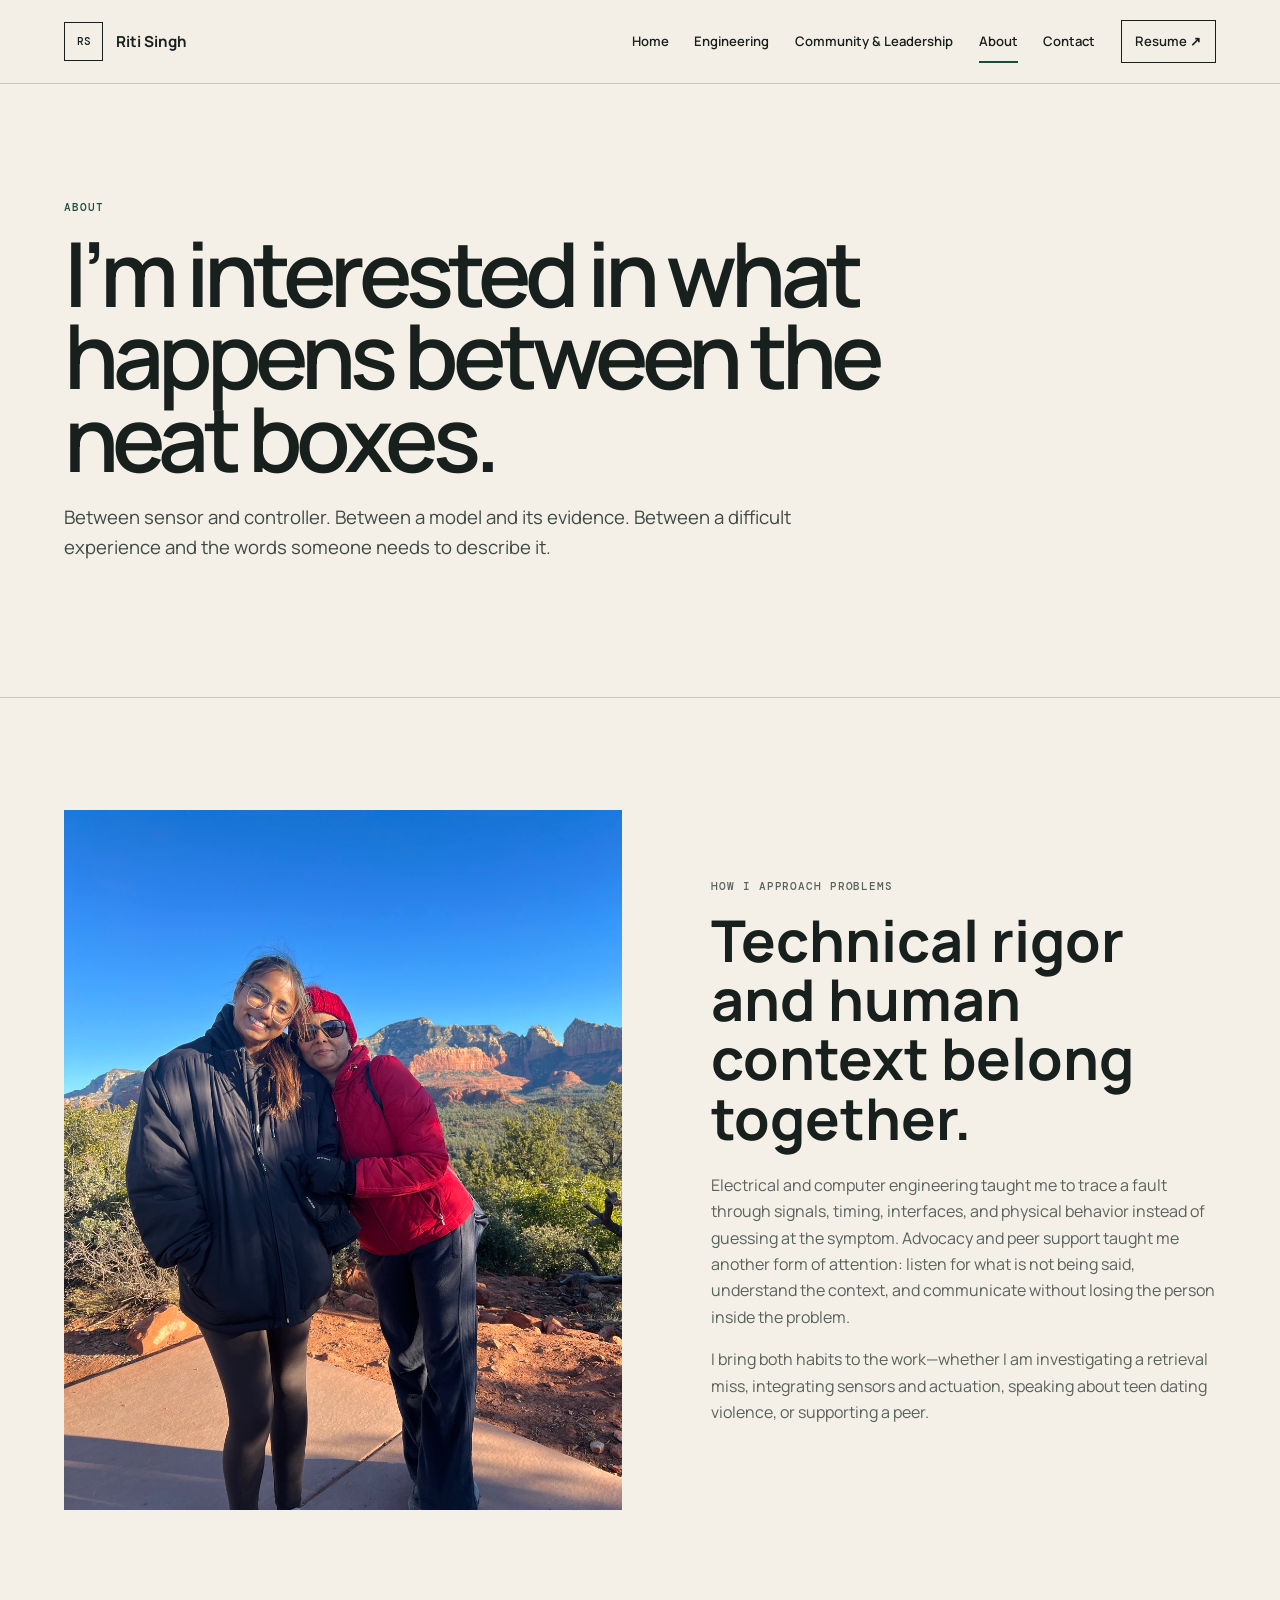
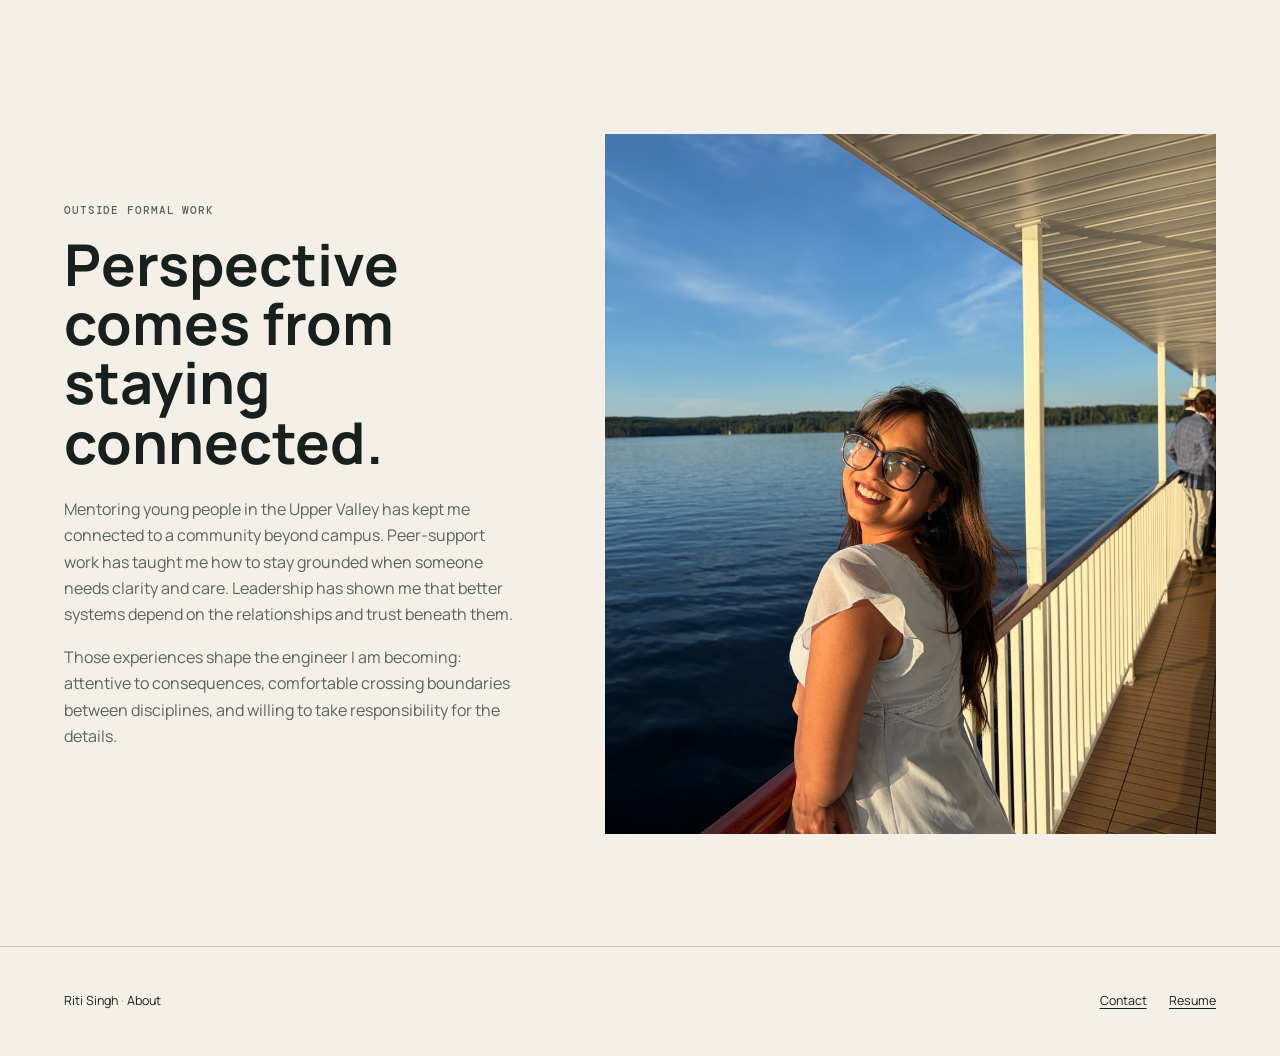
==== about/index.html @ ba5d6e2a "Build multipage engineering and community portfolio" ====
<!doctype html>
<html lang="en">
<head>
<meta charset="utf-8">
<meta name="viewport" content="width=device-width,initial-scale=1">
<meta name="description" content="About Riti Singh: engineer, advocate, mentor, and Dartmouth student.">
<link rel="canonical" href="https://riti-singh.github.io/about/">
<meta name="theme-color" content="#f4efe7">
<meta property="og:type" content="website">
<meta property="og:url" content="https://riti-singh.github.io/about/">
<meta property="og:title" content="About | Riti Singh">
<meta property="og:description" content="The experiences and habits connecting engineering with community work.">
<meta property="og:image" content="https://riti-singh.github.io/assets/img/og.png">
<meta name="twitter:card" content="summary_large_image">
<meta name="twitter:image" content="https://riti-singh.github.io/assets/img/og.png">
<link rel="icon" href="../assets/img/favicon/favicon.ico">
<link rel="stylesheet" href="../assets/css/portfolio.css">
<script src="../assets/js/portfolio.js" defer>
</script>
<title>About | Riti Singh</title>
</head>
<body>
<a class="skip-link" href="#content">Skip to content</a>
<header class="site-header">
<a class="brand" href="../" aria-label="Riti Singh, home">
<span>RS</span>
<strong>Riti Singh</strong>
</a>
<button class="menu-button" aria-expanded="false" aria-controls="primary-nav">
<span>Menu</span>
<i>
</i>
</button>
<nav id="primary-nav" aria-label="Primary">
<a href="../">Home</a>
<a href="../engineering/">Engineering</a>
<a href="../community/">Community &amp; Leadership</a>
<a href="./" aria-current="page">About</a>
<a href="../contact/">Contact</a>
<a class="nav-resume" href="../assets/resume/Riti_Singh_Resume_26F.pdf">Resume ↗</a>
</nav>
</header>
<main id="content">
<header class="page-hero compact wrap">
<p class="kicker">About</p>
<h1>I’m interested in what happens between the neat boxes.</h1>
<p class="lede">Between sensor and controller. Between a model and its evidence. Between a difficult experience and the words someone needs to describe it.</p>
</header>
<section class="about-grid wrap">
<figure>
<picture>
<source media="(max-width:720px)" srcset="../assets/img/portfolio/personal-720.jpg">
<img src="../assets/img/portfolio/personal-1440.jpg" alt="Riti Singh with a family member outdoors against red rock mountains and a clear blue sky" width="1080" height="1440">
</picture>
</figure>
<article class="about-copy">
<p class="kicker">How I approach problems</p>
<h2>Technical rigor and human context belong together.</h2>
<p>Electrical and computer engineering taught me to trace a fault through signals, timing, interfaces, and physical behavior instead of guessing at the symptom. Advocacy and peer support taught me another form of attention: listen for what is not being said, understand the context, and communicate without losing the person inside the problem.</p>
<p>I bring both habits to the work—whether I am investigating a retrieval miss, integrating sensors and actuation, speaking about teen dating violence, or supporting a peer.</p>
</article>
</section>
<section class="about-grid reverse wrap">
<article class="about-copy">
<p class="kicker">Outside formal work</p>
<h2>Perspective comes from staying connected.</h2>
<p>Mentoring young people in the Upper Valley has kept me connected to a community beyond campus. Peer-support work has taught me how to stay grounded when someone needs clarity and care. Leadership has shown me that better systems depend on the relationships and trust beneath them.</p>
<p>Those experiences shape the engineer I am becoming: attentive to consequences, comfortable crossing boundaries between disciplines, and willing to take responsibility for the details.</p>
</article>
<figure>
<picture>
<source media="(max-width:720px)" srcset="../assets/img/portfolio/portrait-720.jpg">
<img src="../assets/img/portfolio/portrait-1440.jpg" alt="Riti Singh smiling on the deck of a boat beside a calm lake" width="1152" height="1536">
</picture>
</figure>
</section>
</main>
<footer class="site-footer">
<p>Riti Singh <span>·</span> About</p>
<div>
<a href="../contact/">Contact</a>
<a href="../assets/resume/Riti_Singh_Resume_26F.pdf">Resume</a>
</div>
</footer>
</body>
</html>
---- assets/css/portfolio.css ----
@import url('https://fonts.googleapis.com/css2?family=DM+Mono:wght@400;500&family=Manrope:wght@400;500;600;700&family=Newsreader:ital,opsz,wght@1,6..72,400&display=swap');
:root{--paper:#f4efe7;--ink:#17201c;--muted:#59635d;--green:#164d3b;--gold:#d89645;--line:#c8c5ba;--pad:clamp(1.25rem,5vw,5.5rem);--serif:"Newsreader",Georgia,serif;--sans:"Manrope",Arial,sans-serif;--mono:"DM Mono",monospace}
*{box-sizing:border-box}
html{scroll-behavior:smooth}
body{margin:0;background:var(--paper);color:var(--ink);font:400 1rem/1.65 var(--sans);-webkit-font-smoothing:antialiased}
a{color:inherit;text-decoration-thickness:1px;text-underline-offset:.22em}
img{display:block;max-width:100%;height:auto}
button{font:inherit}
.skip-link{position:fixed;top:.5rem;left:.5rem;z-index:99;padding:.65rem 1rem;background:var(--ink);color:white;transform:translateY(-150%)}
.skip-link:focus{transform:none}
:focus-visible{outline:3px solid var(--gold);outline-offset:4px}

.site-header{position:sticky;top:0;z-index:20;min-height:84px;padding:0 var(--pad);display:flex;align-items:center;justify-content:space-between;border-bottom:1px solid var(--line);background:rgba(244,239,231,.96)}
.brand{display:flex;align-items:center;gap:.8rem;text-decoration:none}
.brand>span{display:grid;place-items:center;width:39px;height:39px;border:1px solid var(--ink);font:500 .7rem/1 var(--mono)}
.brand strong{font-size:.95rem}
.site-header nav{display:flex;align-items:center;gap:clamp(.8rem,2vw,2rem)}
.site-header nav a{position:relative;text-decoration:none;font-size:.82rem;font-weight:600}
.site-header nav a[aria-current=page]:after{content:"";position:absolute;left:0;right:0;bottom:-.65rem;height:2px;background:var(--green)}
.nav-resume{padding:.62rem .85rem;border:1px solid var(--ink)}
.menu-button{display:none;border:0;background:none}
.wrap{width:min(1400px,100%);margin:auto;padding-inline:var(--pad)}

.home-intro{min-height:calc(100vh - 84px);display:grid;grid-template-columns:1.08fr .92fr;gap:clamp(3rem,7vw,8rem);align-items:center;padding-block:clamp(3rem,8vh,7rem)}
.kicker,.index,.meta,.eyebrow{margin:0 0 1rem;color:var(--green);font:500 .7rem/1.5 var(--mono);letter-spacing:.08em;text-transform:uppercase}
.intro-copy h1,.page-hero h1{max-width:850px;margin:.2rem 0 1.4rem;font-size:clamp(3.2rem,6.3vw,6.8rem);line-height:.92;letter-spacing:-.065em;font-weight:600}
.lede{max-width:680px;color:#3e4a43;font-size:clamp(1.05rem,1.45vw,1.3rem);line-height:1.65}
.button-row,.text-links{display:flex;flex-wrap:wrap;gap:.8rem;margin-top:2rem}
.button{min-height:48px;padding:.72rem 1rem;display:inline-flex;align-items:center;justify-content:space-between;gap:1.8rem;border:1px solid var(--ink);text-decoration:none;font-size:.82rem;font-weight:600}
.button.dark{background:var(--ink);color:white}
.text-links{gap:1.4rem;margin-top:1.3rem}
.text-links a{font-size:.82rem}
.portrait{position:relative;margin:0;height:min(72vh,760px);min-height:520px;overflow:hidden;background:#cad4cc}
.portrait:before{content:"";position:absolute;inset:1rem;border:1px solid rgba(255,255,255,.65);z-index:1;pointer-events:none}
.portrait img{width:100%;height:100%;object-fit:cover;object-position:center 42%}

.dual-preview{display:grid;grid-template-columns:1fr 1fr;padding-bottom:7rem}
.section-intro{grid-column:1/-1;padding:clamp(5rem,10vw,9rem) 0 3rem;border-top:1px solid var(--line)}
.section-intro h2{max-width:760px;margin:0;font-size:clamp(2.3rem,4.5vw,4.8rem);line-height:1.04;letter-spacing:-.045em}
.preview{position:relative;min-height:390px;padding:clamp(2rem,4vw,4rem);border:1px solid var(--line)}
.preview+.preview{border-left:0}
.preview h3{max-width:520px;margin:0 0 1rem;font-size:clamp(1.7rem,3vw,3rem);line-height:1.12}
.preview p:not(.index){max-width:580px;color:var(--muted)}
.engineering-preview{background:var(--ink);color:white}
.engineering-preview .index,.engineering-preview p:not(.index){color:#bed1c6}
.community-preview{background:#e8d4bb}
.arrow-link{position:absolute;left:clamp(2rem,4vw,4rem);right:clamp(2rem,4vw,4rem);bottom:2.2rem;display:flex;justify-content:space-between;font-weight:600}
.signal-line{position:absolute;right:2rem;top:2rem;display:flex;align-items:center}
.signal-line:before{content:"";width:90px;height:1px;background:#729080}
.signal-line i{width:7px;height:7px;border-radius:50%;background:#9bc0a8;margin-left:18px}
.site-footer{min-height:110px;padding:1.5rem var(--pad);display:flex;justify-content:space-between;align-items:center;gap:2rem;border-top:1px solid var(--line);font-size:.78rem}
.site-footer p{margin:0}
.site-footer p span{color:var(--gold)}
.site-footer div{display:flex;gap:1.4rem}

.page-hero{padding-block:clamp(4rem,9vw,9rem);border-bottom:1px solid var(--line)}
.page-hero .lede{max-width:800px}
.page-hero.compact h1{font-size:clamp(3.4rem,7vw,7.2rem)}
.project-feature{display:grid;grid-template-columns:1fr 1fr;min-height:670px;background:var(--ink);color:white}
.project-image{min-height:520px}
.project-image img{width:100%;height:100%;object-fit:cover}
.project-body{padding:clamp(2rem,5vw,5rem);display:flex;flex-direction:column;justify-content:center}
.project-body h2,.story h2{margin:.2rem 0 1rem;font-size:clamp(2.3rem,4vw,4.5rem);line-height:1}
.project-body p{color:#bdcac3}
.facts{display:grid;grid-template-columns:1fr 1fr;gap:1px;margin:2rem 0;background:#496056}
.facts div{padding:1rem;background:#203029}
.facts strong,.facts span{display:block}
.facts strong{font-size:1.4rem}
.facts span{font:400 .62rem/1.4 var(--mono);color:#b9c9c0}
.tags{display:flex;flex-wrap:wrap;gap:.45rem;margin-top:1.5rem}
.tags span{padding:.35rem .55rem;border:1px solid currentColor;font:400 .62rem/1 var(--mono)}

.project-list{padding-block:7rem}
.project-row{display:grid;grid-template-columns:.35fr 1fr .55fr;gap:clamp(1.5rem,5vw,6rem);padding:3rem 0;border-top:1px solid var(--line)}
.project-row:last-child{border-bottom:1px solid var(--line)}
.project-row h2,.project-row h3{margin:0;font-size:clamp(1.55rem,2.7vw,2.7rem);line-height:1.12}
.project-row p{margin-top:0;color:var(--muted)}
.project-row .tags{margin-top:0}
.lab-gallery{display:grid;grid-template-columns:1.1fr .9fr;gap:1rem;margin:1rem 0 4rem}
.lab-gallery figure{margin:0;background:var(--ink);color:white}
.lab-gallery img{width:100%;height:360px;object-fit:cover}
.lab-gallery figcaption{padding:.8rem 1rem;font-size:.76rem;color:#ced9d2}

.story-feature{display:grid;grid-template-columns:.85fr 1.15fr;gap:clamp(3rem,7vw,8rem);align-items:start;padding-block:7rem}
.video-frame{aspect-ratio:16/9;background:var(--ink)}
.video-frame iframe{width:100%;height:100%;border:0}
.story h2{font-size:clamp(2.5rem,5vw,5rem)}
.story .quote{font:italic 400 clamp(1.5rem,2.4vw,2.3rem)/1.35 var(--serif);color:var(--green)}
.milestones{padding-block:2rem 7rem}
.milestone{display:grid;grid-template-columns:.3fr 1fr;gap:3rem;padding:2.5rem 0;border-top:1px solid var(--line)}
.milestone h3{margin:0;font-size:1.7rem}
.milestone-content p{max-width:760px}
.source-link{font-weight:600}
.photo-story{display:grid;grid-template-columns:1fr .8fr;min-height:600px;background:#e8d4bb}
.photo-story img{width:100%;height:100%;object-fit:cover}
.photo-story .story{padding:clamp(2rem,5vw,5rem);align-self:center}
.pending{padding:1.2rem;border-left:3px solid var(--gold);background:#fff7e8;color:#4c4030}
.pending strong{display:block;margin-bottom:.35rem}

.about-grid{display:grid;grid-template-columns:1.05fr .95fr;gap:clamp(3rem,7vw,8rem);align-items:center;padding-block:7rem}
.about-grid.reverse{grid-template-columns:.85fr 1.15fr}
.about-grid figure{margin:0}
.about-grid img{width:100%;max-height:700px;object-fit:cover}
.about-copy h2{font-size:clamp(2.3rem,4.5vw,4.7rem);line-height:1.03;margin:0 0 1.5rem}
.about-copy p{max-width:680px;color:var(--muted)}
.contact-grid{display:grid;grid-template-columns:1fr .65fr;gap:5rem;padding-block:7rem}
.contact-list{display:grid;border-top:1px solid var(--line)}
.contact-list a{display:flex;justify-content:space-between;padding:1.2rem 0;border-bottom:1px solid var(--line);font-weight:600}
.content-note{margin:0 auto 7rem;padding:1.4rem;border:1px solid var(--gold);background:#fff7e8;max-width:900px}

@media(max-width:900px){.site-header{min-height:70px}
.menu-button{display:flex;align-items:center;gap:.7rem}
.menu-button i,.menu-button i:before{display:block;width:22px;height:1px;background:var(--ink);content:""}
.menu-button i:before{transform:translateY(6px)}
.site-header nav{display:none;position:absolute;left:0;right:0;top:70px;padding:1.2rem var(--pad) 2rem;flex-direction:column;align-items:stretch;background:var(--paper);border-bottom:1px solid var(--line)}
.site-header nav.open{display:flex}
.site-header nav a{padding:.6rem 0;font-size:1rem}
.site-header nav a[aria-current=page]:after{display:none}
.nav-resume{text-align:center}
.home-intro,.project-feature,.story-feature,.photo-story,.about-grid,.about-grid.reverse,.contact-grid{grid-template-columns:1fr}
.home-intro{padding-top:3rem}
.portrait{height:65vh}
.dual-preview{grid-template-columns:1fr}
.preview+.preview{border-left:1px solid var(--line);border-top:0}
.project-row{grid-template-columns:1fr}
.project-image{min-height:58vw}
.story-feature{gap:2rem}
.photo-story img{max-height:620px}
.about-grid.reverse figure{order:-1}
}
@media(max-width:600px){.intro-copy h1,.page-hero h1{font-size:clamp(2.8rem,14vw,4.4rem)}
.portrait{min-height:430px;height:58vh}
.button{width:100%}
.section-intro{padding-top:5rem}
.preview{min-height:420px}
.site-footer{align-items:flex-start;flex-direction:column}
.facts{grid-template-columns:1fr}
.lab-gallery{grid-template-columns:1fr}
.lab-gallery img{height:260px}
.milestone{grid-template-columns:1fr;gap:.6rem}
.project-list,.story-feature,.about-grid,.contact-grid{padding-block:5rem}
}
@media(prefers-reduced-motion:reduce){html{scroll-behavior:auto}
*,*:before,*:after{scroll-behavior:auto!important;animation-duration:.01ms!important;transition-duration:.01ms!important}
}
.video-frame{padding:2rem;display:flex;align-items:flex-end;justify-content:space-between;background:linear-gradient(145deg,#163b2d,#17201c);color:white;text-decoration:none}
.video-frame .play{align-self:center;display:grid;place-items:center;width:74px;height:74px;border:1px solid #adc9ba;border-radius:50%;font-size:1.2rem}
.video-frame>span:last-child{font:400 .7rem/1.7 var(--mono);text-transform:uppercase}
.video-frame strong{font-size:1rem}
.contact-grid h1{margin:.2rem 0 1.5rem;font-size:clamp(3.2rem,6vw,6.5rem);line-height:.95;letter-spacing:-.06em}
.award-photo{margin:2rem 0 0;display:grid;grid-template-columns:140px 1fr;align-items:end;gap:1rem}
.award-photo img{width:140px;height:175px;object-fit:cover;object-position:center 32%;border:1px solid #496056}
.award-photo figcaption{padding-bottom:.4rem;color:#bdcac3;font:400 .68rem/1.5 var(--mono)}
@media(max-width:600px){.award-photo{grid-template-columns:110px 1fr}.award-photo img{width:110px;height:140px}}
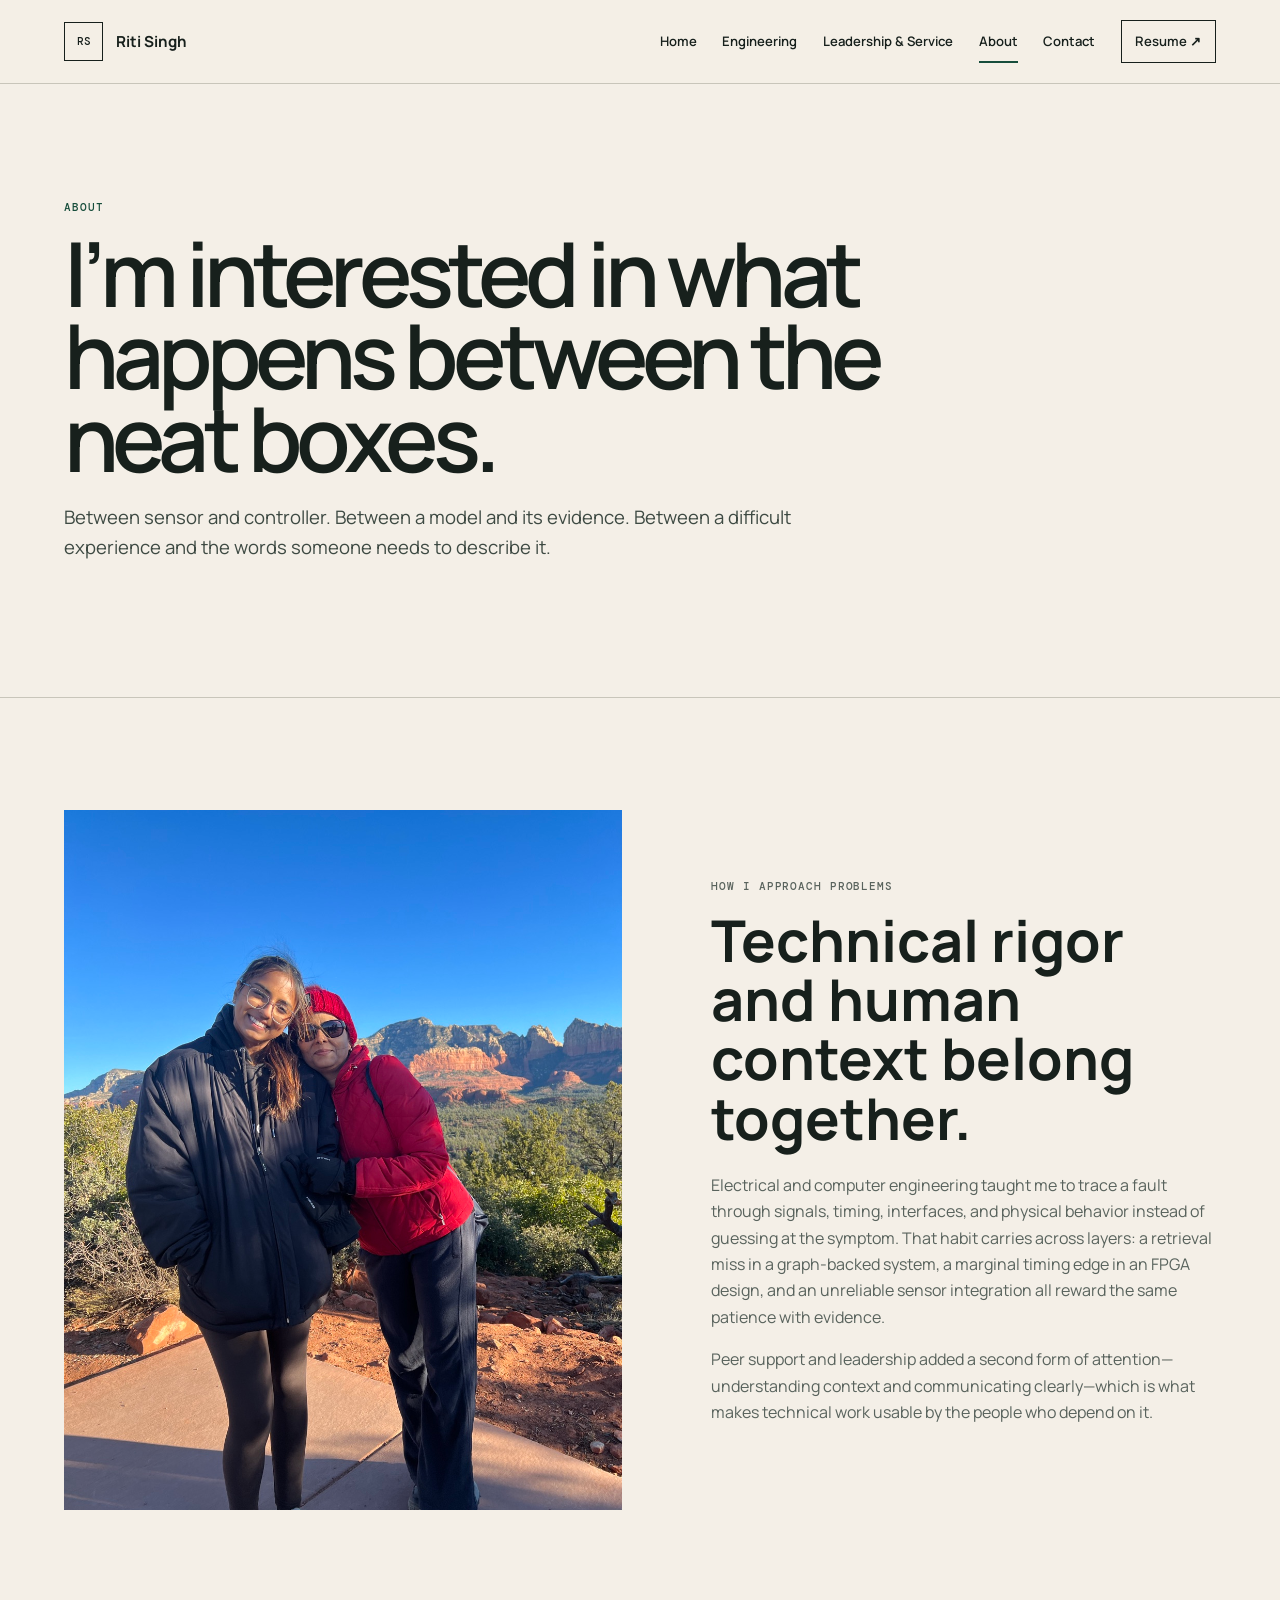
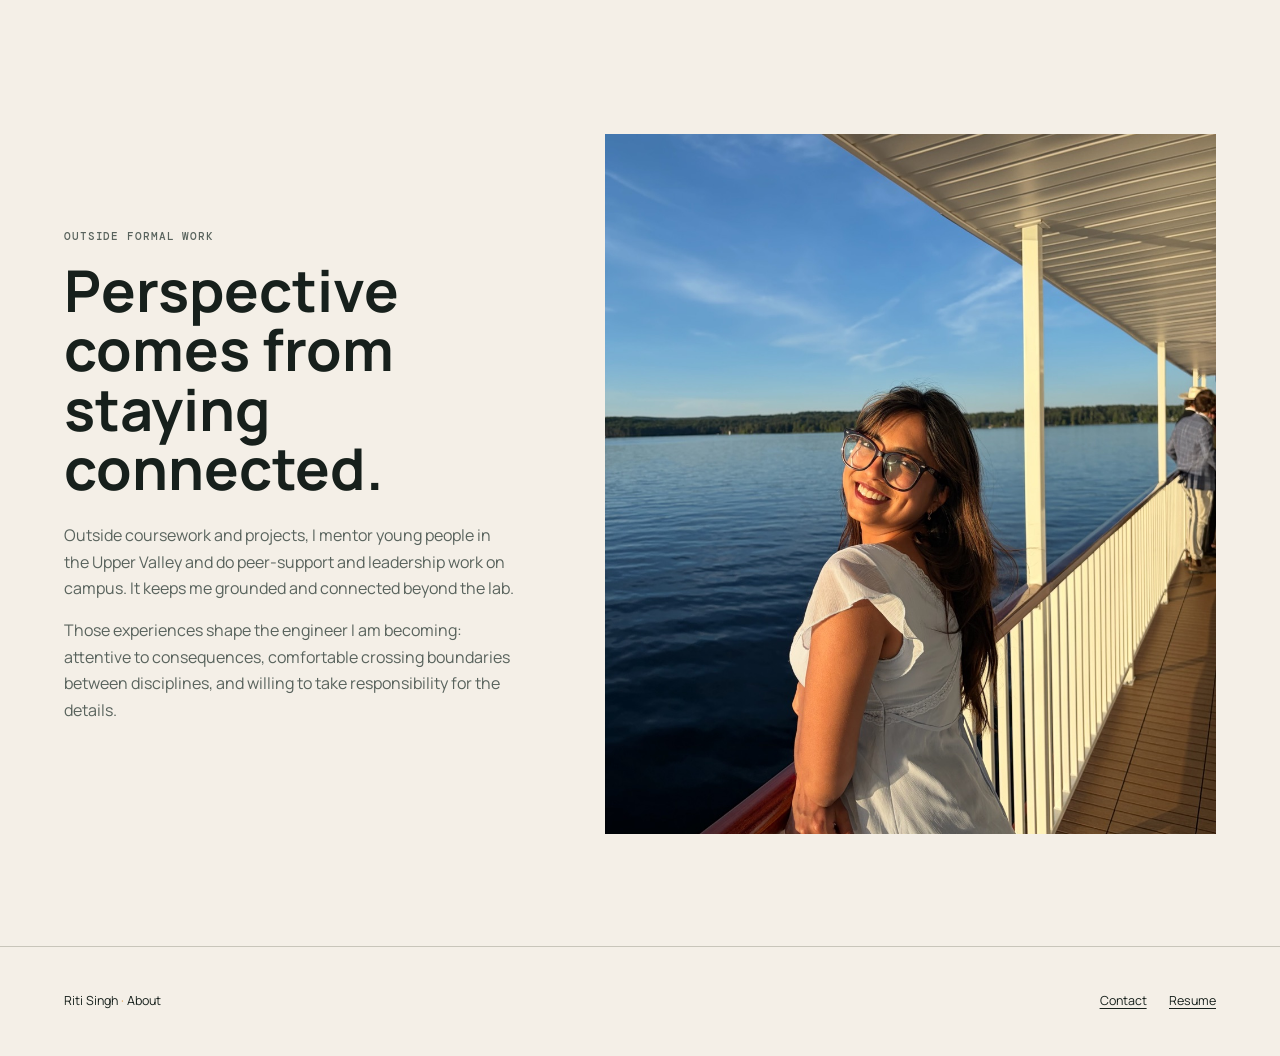
==== commit 1bd69509: "Lead with engineering; make leadership/service secondary Co-Authored-By: Devin AI <158243242+devin-a" ====
--- a/about/index.html
+++ b/about/index.html
@@ -3,19 +3,19 @@
 <head>
 <meta charset="utf-8">
 <meta name="viewport" content="width=device-width,initial-scale=1">
-<meta name="description" content="About Riti Singh: engineer, advocate, mentor, and Dartmouth student.">
+<meta name="description" content="About Riti Singh: an electrical and computer engineering student at Dartmouth working across AI systems, software, and embedded hardware.">
 <link rel="canonical" href="https://riti-singh.github.io/about/">
 <meta name="theme-color" content="#f4efe7">
 <meta property="og:type" content="website">
 <meta property="og:url" content="https://riti-singh.github.io/about/">
 <meta property="og:title" content="About | Riti Singh">
-<meta property="og:description" content="The experiences and habits connecting engineering with community work.">
+<meta property="og:description" content="The engineering habits behind the work, and the context that informs them.">
 <meta property="og:image" content="https://riti-singh.github.io/assets/img/og.png">
 <meta name="twitter:card" content="summary_large_image">
 <meta name="twitter:image" content="https://riti-singh.github.io/assets/img/og.png">
 <link rel="icon" href="../assets/img/favicon/favicon.ico">
-<link rel="stylesheet" href="../assets/css/portfolio.css">
-<script src="../assets/js/portfolio.js" defer>
+<link rel="stylesheet" href="../assets/css/portfolio.css?v=20260904-2">
+<script src="../assets/js/portfolio.js?v=20260904-2" defer>
 </script>
 <title>About | Riti Singh</title>
 </head>
@@ -34,7 +34,7 @@
 <nav id="primary-nav" aria-label="Primary">
 <a href="../">Home</a>
 <a href="../engineering/">Engineering</a>
-<a href="../community/">Community &amp; Leadership</a>
+<a href="../community/">Leadership &amp; Service</a>
 <a href="./" aria-current="page">About</a>
 <a href="../contact/">Contact</a>
 <a class="nav-resume" href="../assets/resume/Riti_Singh_Resume_26F.pdf">Resume ↗</a>
@@ -56,15 +56,15 @@
 <article class="about-copy">
 <p class="kicker">How I approach problems</p>
 <h2>Technical rigor and human context belong together.</h2>
-<p>Electrical and computer engineering taught me to trace a fault through signals, timing, interfaces, and physical behavior instead of guessing at the symptom. Advocacy and peer support taught me another form of attention: listen for what is not being said, understand the context, and communicate without losing the person inside the problem.</p>
-<p>I bring both habits to the work—whether I am investigating a retrieval miss, integrating sensors and actuation, speaking about teen dating violence, or supporting a peer.</p>
+<p>Electrical and computer engineering taught me to trace a fault through signals, timing, interfaces, and physical behavior instead of guessing at the symptom. That habit carries across layers: a retrieval miss in a graph-backed system, a marginal timing edge in an FPGA design, and an unreliable sensor integration all reward the same patience with evidence.</p>
+<p>Peer support and leadership added a second form of attention—understanding context and communicating clearly—which is what makes technical work usable by the people who depend on it.</p>
 </article>
 </section>
 <section class="about-grid reverse wrap">
 <article class="about-copy">
 <p class="kicker">Outside formal work</p>
 <h2>Perspective comes from staying connected.</h2>
-<p>Mentoring young people in the Upper Valley has kept me connected to a community beyond campus. Peer-support work has taught me how to stay grounded when someone needs clarity and care. Leadership has shown me that better systems depend on the relationships and trust beneath them.</p>
+<p>Outside coursework and projects, I mentor young people in the Upper Valley and do peer-support and leadership work on campus. It keeps me grounded and connected beyond the lab.</p>
 <p>Those experiences shape the engineer I am becoming: attentive to consequences, comfortable crossing boundaries between disciplines, and willing to take responsibility for the details.</p>
 </article>
 <figure>
